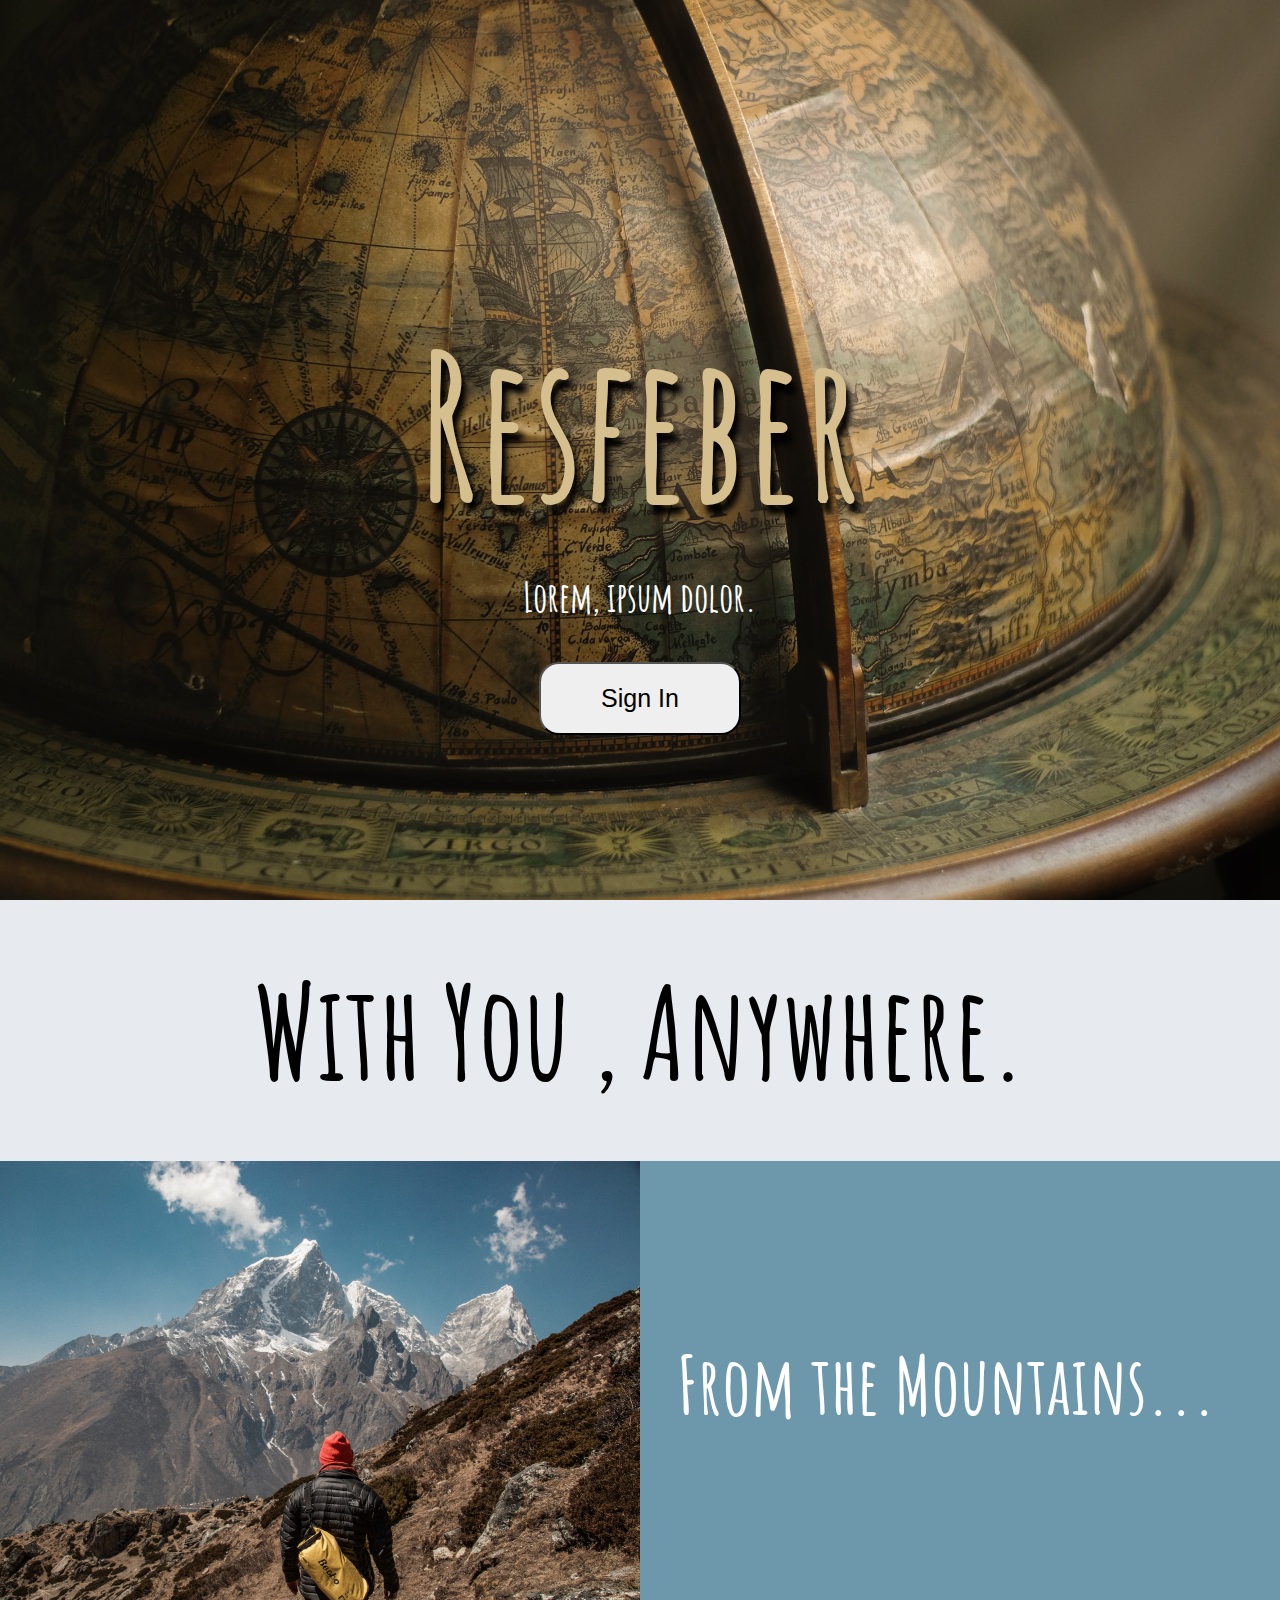
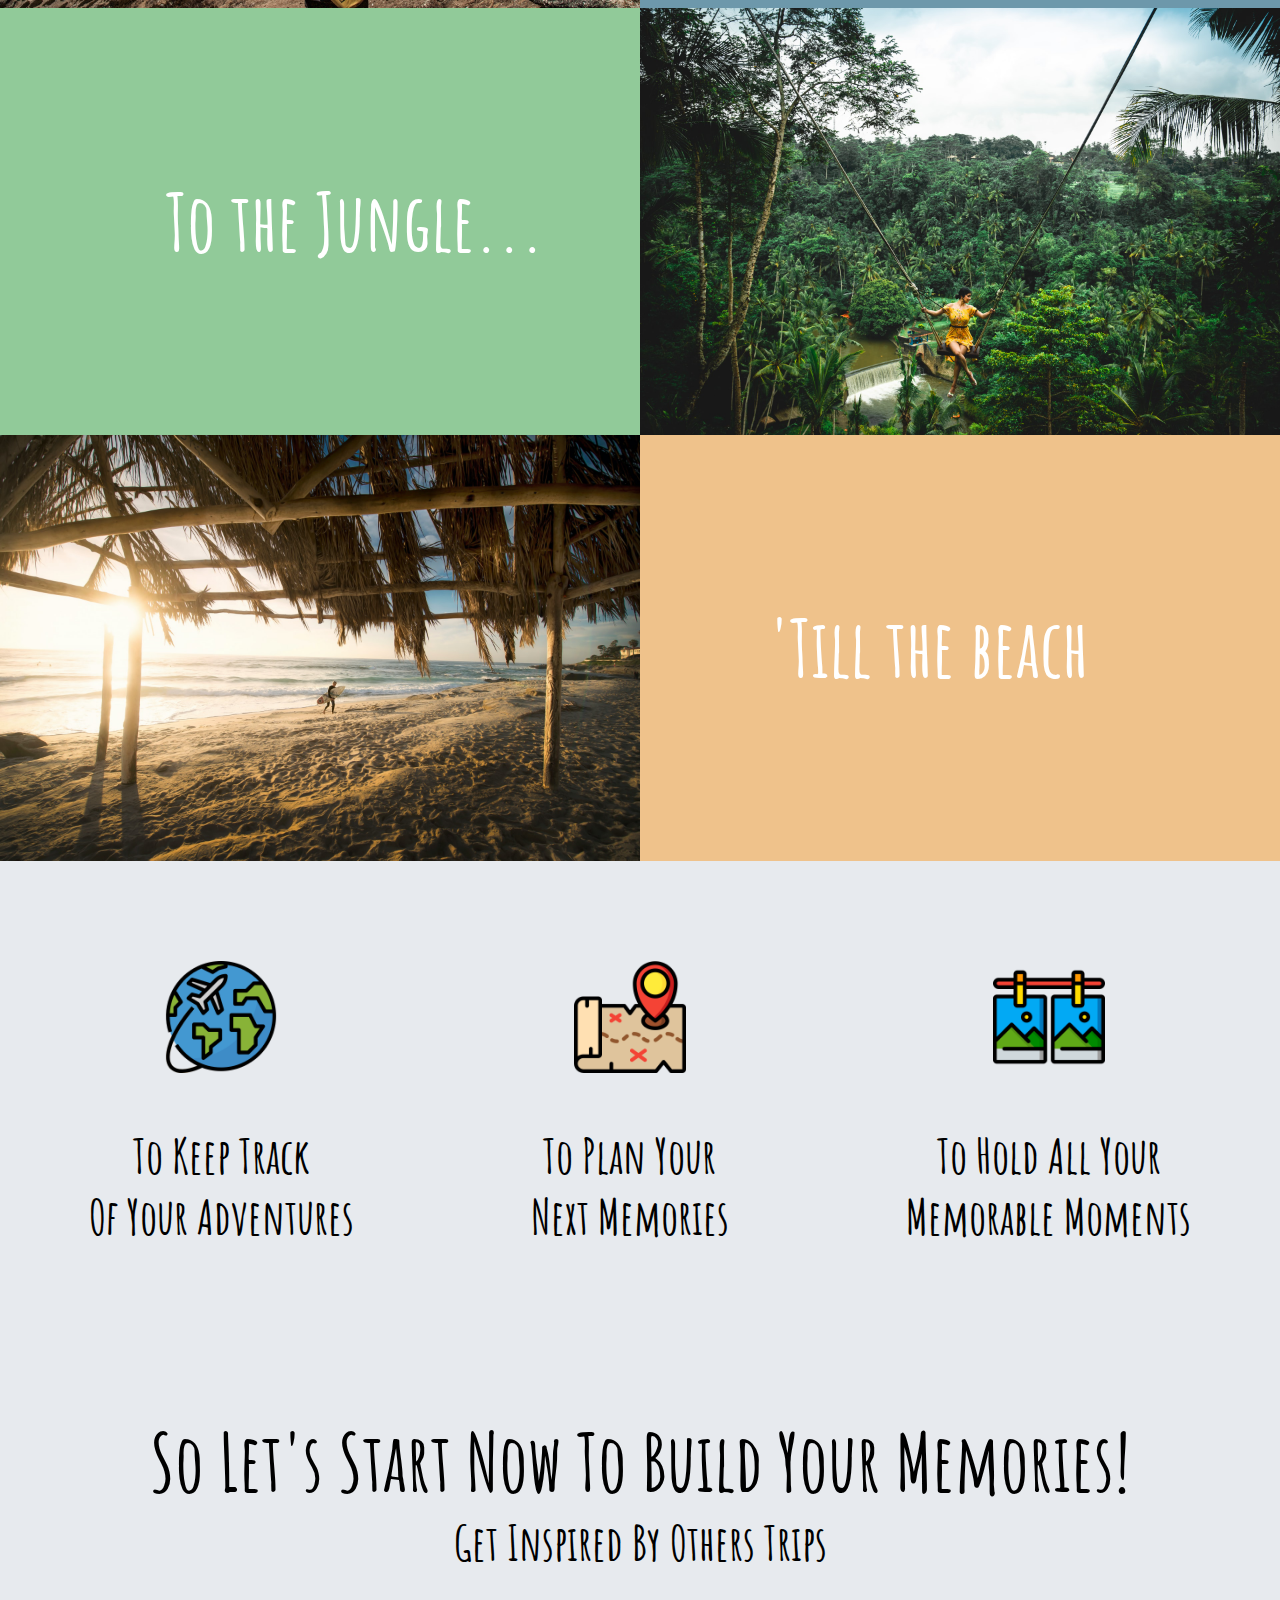
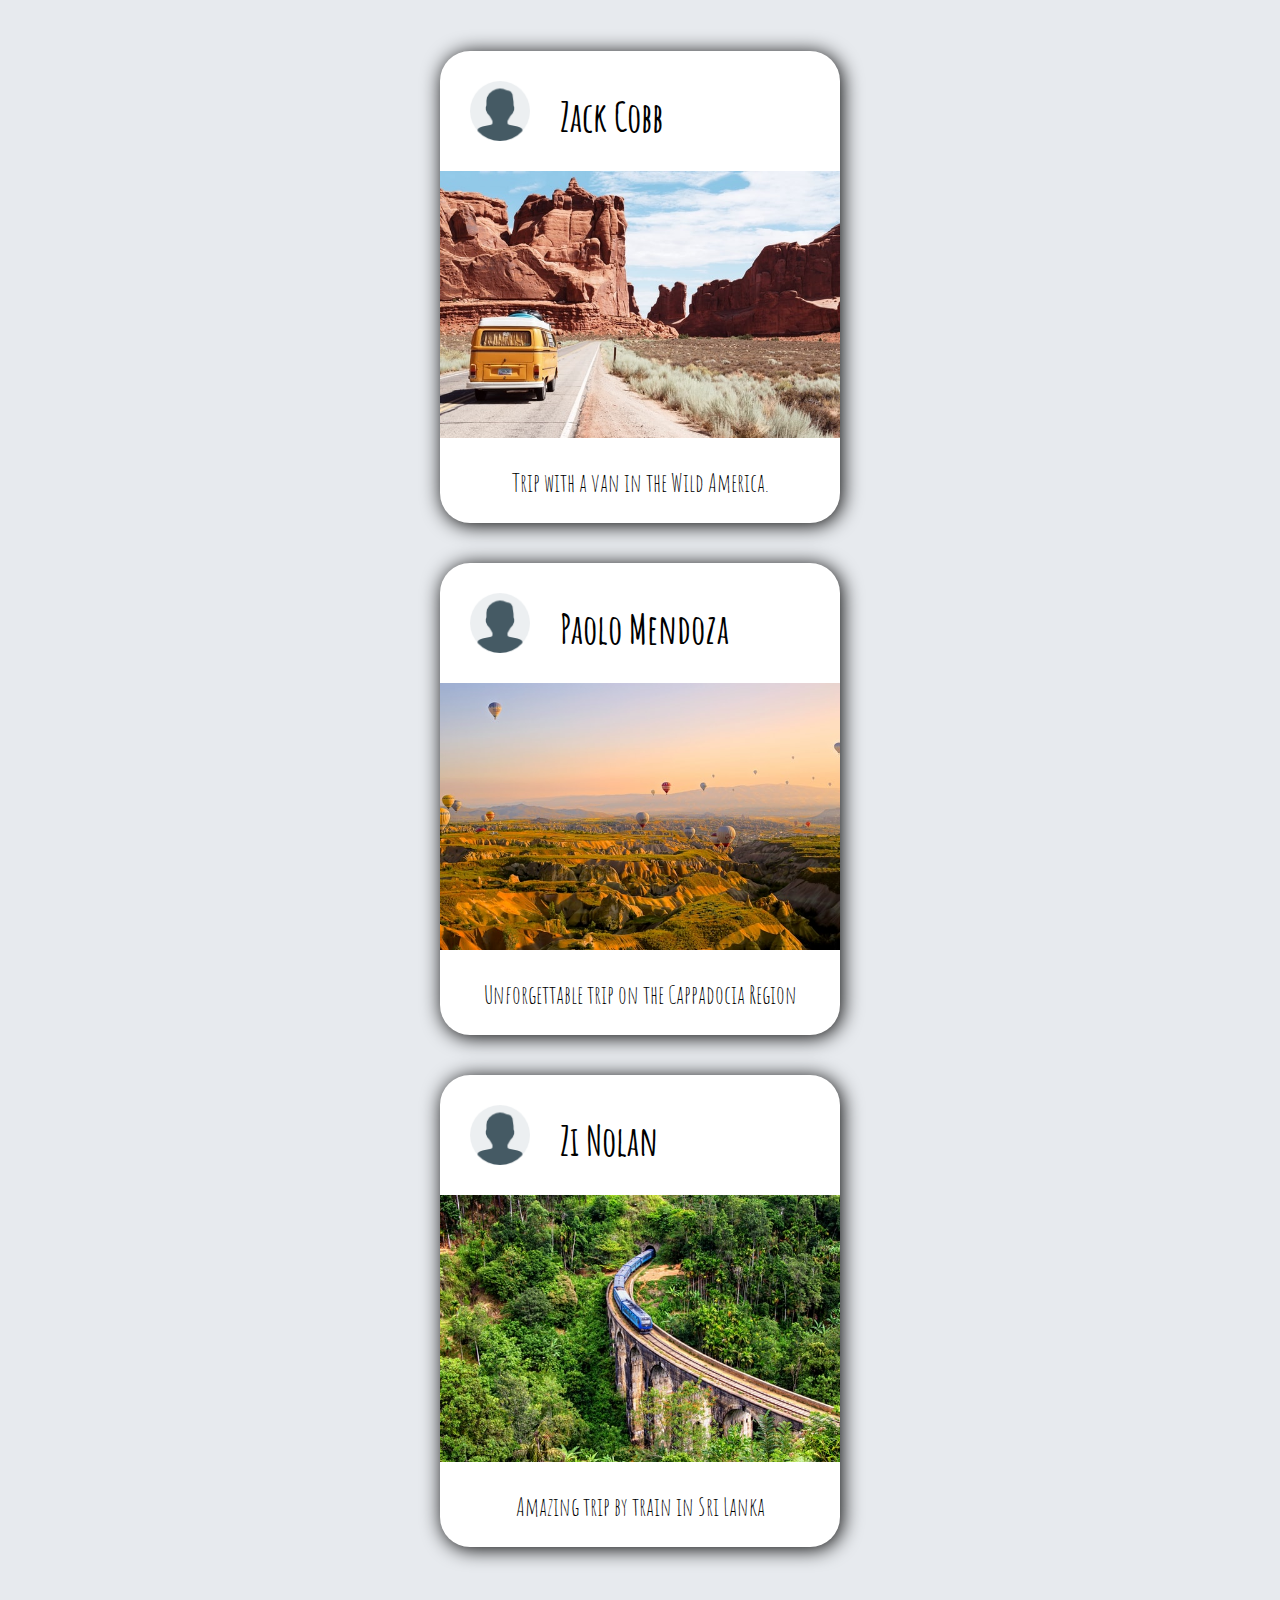
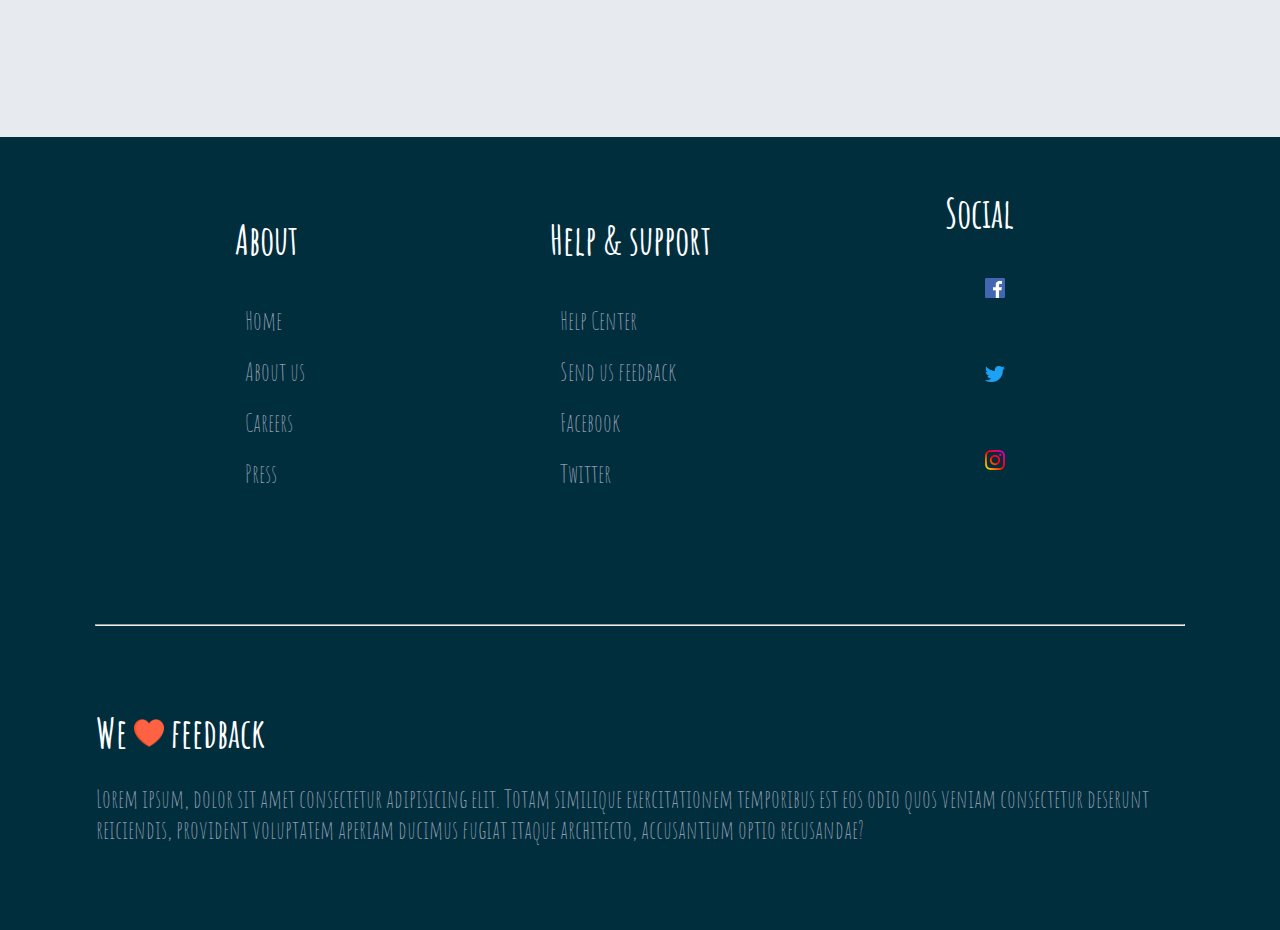
==== index.html @ 5bf69698 "Add files via upload" ====
<!DOCTYPE html>
<html lang="en">
<head>
    <meta charset="UTF-8">
    <meta name="viewport" content="width=device-width, initial-scale=1.0">
    <link rel="stylesheet" href="style.css">
    <link href="https://fonts.googleapis.com/css2?family=Amatic+SC:wght@700&display=swap" rel="stylesheet">
    <title>Resfeber</title>

</head>
<body>
<!--header part-->
    <div class="header">
        <div class="topPart">
            <h1>Resfeber</h1>
            <h3>Lorem, ipsum dolor.</h3>
            <a href="passwordValidation/passwordValidation.html"><button>Sign In</button></a>
        </div>
    </div>
<!--with you 'till section-->
    <div class="withYou">
        <h2>With You , Anywhere.</h2>
        <div class="slide mountain">
            <img  src="img/mountains.jpg" alt="">
            <h3>From the Mountains...</h3>
        </div>
        <div class="slide jungle">
            <h3>To the Jungle...</h3>
            <img  src="img/jungle.jpg" alt="">
        </div>
        <div class="slide beach">
            <img src="img/beach.jpg" alt="">
            <h3>'Till the beach</h3>
        </div>
    </div>

<!--Services-->
    <div class="services"> 
        <div class="service">
            <img src="img/transportation.png" alt="">
            <h3>To Keep Track <br>
                Of Your Adventures</h3>
        </div> 
        <div class="service">
            <img src="img/orientation.png" alt="">
            <h3>To Plan Your <br>
                Next Memories</h3>
        </div> 
        <div class="service">
            <img src="img/photos.png" alt="">
            <h3>To Hold All Your <br>
                Memorable Moments</h3>
        </div> 
    </div>  

    <div class="startNow">
        <h2>So Let's Start Now To Build Your Memories!</h2>
        <h3>Get Inspired By Others Trips</h3>
        <div class="cards">
            <div onclick="" style="cursor:pointer;" class="sampleTrip roadTrip">
                <img id="userIcon"src="img/user.png" alt=""><h5>Zack Cobb</h5>
                <img src="img/roadtrip.jpg" alt="">
                <p>Trip with a van in the Wild America.</p>
            </div>
            <div onclick="" style="cursor:pointer;" class="sampleTrip airBaloon">
                <img id="userIcon"src="img/user.png" alt=""><h5>Paolo Mendoza</h5>
                <img src="img/hot airbaloon.jpg" alt="">
                <p>Unforgettable trip on the Cappadocia Region</p>
            </div>
            <div onclick="" style="cursor:pointer;" class="sampleTrip train">
                <img id="userIcon"src="img/user.png" alt=""><h5>Zi Nolan</h5>
                <img src="img/train trip.jpg" alt="">
                <p>Amazing trip by train in Sri Lanka</p>
            </div>
        </div>
    </div>

    <!--Footer-->

    <div class="footer">
        <div class="info">
            <div class="infoParts">
                <h4>About</h4>
                <a href="#">Home</a>
                <a href="#">About us</a>
                <a href="#">Careers</a>
                <a href="#">Press</a>
            </div>
            <div class="infoParts">
                <h4>Help & support</h4>
                <a href="#">Help Center</a>
                <a href="#">Send us feedback</a>
                <a href="#">Facebook</a>
                <a href="#">Twitter</a>
            </div>
            <div class="infoParts social">
                <h4>Social</h4>
                <a href=""><img src="img/fb.png" alt=""></a>
                <a href=""><img src="img/twitter.png" alt=""></a>
                <a href=""><img src="img/instagram.png" alt=""></a>
            </div>
        </div>
        <hr>
        <br>
        <div class="end">
            <h4>We <span><img id="heart" src="img/heart.png" alt=""></span> feedback</h4>
            <p>Lorem ipsum, dolor sit amet consectetur adipisicing elit. Totam similique exercitationem temporibus est eos odio quos veniam consectetur deserunt reiciendis, provident voluptatem aperiam ducimus fugiat itaque architecto, accusantium optio recusandae?</p>
        </div>
    </div>
</body>
</html>
---- style.css ----
body{
    margin: 0px 0px;
    font-family:'Amatic SC', cursive ,Arial, Helvetica, sans-serif;
    background-color:#e7eaee ;
}

/* Header part  */

.header {
    width: 100%;
    height: 100vh;
    display: flex;
    justify-content: center;
    align-items: center;
    text-align: center;
    background-image: url("img/globe.jpg");
    background-size: cover;
}

.topPart h1 {
    font-size: 200px;
    margin-bottom: 0px;
    color:rgb(213, 191, 142);
    text-shadow:5px 10px 6px black;
}

.topPart h3 {
    margin-top: 20px;
    color: white;
    font-size: 40px;
}

.topPart button {
    padding: 20px 60px;
    border-radius: 20px;
    font-size: 25px;
}

/* Slides part */

.withYou h2 {
    margin: 0px 0px;
    padding: 150px 0px;
    text-align: center;
    font-size: 12em;
}

 .slide {
    display: flex;
    justify-content: space-between;
    align-items: center;
 }

 .slide img {
     width: 50%;
 }

 .mountain {
     background-color: rgb(109, 152, 171);
 }

 .mountain h3{
    font-size: 11em;
    color: white;
    text-align: center;
 }

 .jungle {
    background-color: rgb(145, 202, 153);
 }

 .jungle h3 {
     margin-left:10%;
     font-size: 11em;
     color: white;
 }

 .beach {
    background-color: rgb(239, 194, 139);
 }

.beach h3 {
     margin-right: 12%;
     font-size: 11em;
     color: white;
 } 

 /* Services Part */

 .services {
     background-color: #e7eaee;
     display: flex;
     padding-top: 100px;
     padding-bottom: 50px;
     justify-content: space-around;
 }

 .service {
     text-align: center;
 }

 .service img {
     width: 18em;
 }

 .services h3 {
     font-size: 90px;
 }

 .startNow {
     display: flex;
     flex-direction: column;
     align-items: center;
 }

 .startNow h2 {
     font-size: 10em;
     margin-bottom: 0;
 }

 .startNow h3 {
     margin-top: 0;
     font-size: 6em;
 }

 .cards {
     display: flex;
     padding-bottom: 300px;
 }

 .sampleTrip {
     margin: 0 3em;
     overflow: hidden;
     border-radius: 30px;
     box-shadow:2px 2px 20px black;
     background-color: white;
 }

 #userIcon {
     float: left;
     height: 100px;
     width:auto;
     margin: 30px;
     
 }

 .sampleTrip h5 {
     font-size: 60px;
     margin-bottom: 0px;
     margin-top:40px;
 }
 
 .sampleTrip p {
     font-size: 40px;
     text-align: center;
 }
 
 .sampleTrip img {
     width: 700px;
 }

 .footer {
     background-color:#012e3d;
     color: #8a99ad;
 }

 .info {
     display: flex;
     justify-content: space-evenly;
     align-items: center;
 }

 .infoParts {
     display: flex;
     flex-direction: column; 
     margin-bottom: 90px;
 }

 .infoParts h4 {
     color: white;
     font-size: 90px;
     margin-bottom: 30px;
     margin-top: 50px;
 }

 a {
    font-size: 50px;
    margin: 10px;
    text-decoration: none;
    color: #8a99ad;
 }

 .infoParts img {
     width: 70px;
     margin: 0px 30px;
     margin-bottom: 40px;
 }

 hr {
     color: #8a99ad;
     width: 85%;
 }

 .end {
     margin-left: 7.5%;
     padding-bottom: 60px;
 }

 .end h4 {
     font-size: 70px;
     color: white;
     margin-bottom: 0px;
 }

 .end img {
  width: 50px;  
 }

 .end p {
     font-size: 40px;
     margin-right: 7.5%;
 }

 /* Different Screens sizes */

@media screen and (max-width:2000px) {
    .withYou h2 {
        margin: 0px 0px;
        padding: 50px 0px;
        text-align: center;
        font-size: 8em;
    }
    .mountain h3{
        font-size: 5em;
        color: white;
        text-align: center;
        margin-right:5%;
     }
     .jungle h3 {
        margin-left:13%;
        font-size:5em;
        color: white;
    }
    .beach h3 {
        margin-right: 15%;
        font-size: 5em;
        color: white;
    } 
    .service img {
        width: 7em;
    }
   
    .services h3 {
        font-size: 3em;
    }
    .startNow h2 {
        font-size: 5em;
        margin-bottom: 0;
    }
   
    .startNow h3 {
        margin-top: 0;
        font-size: 3em;
    }
    .cards {
        display: flex;
        padding-bottom: 150px;
    }
    .sampleTrip {
        margin: 0 1em;
        border-radius: 30px;
        box-shadow:2px 2px 20px black;
        background-color: white;
    }
   
    #userIcon {
        float: left;
        height: 60px;
        width:auto;
        margin: 30px;
        
    }
   
    .sampleTrip h5 {
        font-size: 40px;
        margin-bottom: 0px;
        margin-top:40px;
    }
    
    .sampleTrip p {
        font-size: 25px;
        text-align: center;
    }
    
    .sampleTrip img {
        width: 400px;
    }
    .infoParts h4 {
        color: white;
        font-size: 40px;
        margin-bottom: 30px;
        margin-top: 50px;
    }
   
    a {
       font-size: 25px;
       margin: 10px;
       text-decoration: none;
       color: #8a99ad;
    }
   
    .infoParts img {
        width: 20px;
        margin: 0px 30px;
        margin-bottom: 40px;
    }
    .end h4 {
        font-size: 40px;
        color: white;
        margin-bottom: 0px;
    }
   
    .end img {
     width: 30px;  
    }
   
    .end p {
        font-size: 25px;
        margin-right: 7.5%;
    }
}

@media screen and (max-width:1290px) {
    .cards {
        display:block;
        padding-bottom: 150px;
        margin-top: 30px;
    }
    .sampleTrip {
        margin: 0 1em;
        border-radius: 30px;
        box-shadow:2px 2px 20px black;
        background-color: white;
        margin-bottom: 40px;
    }
}
@media screen and (max-width:1100px) {
    .mountain h3{
        font-size: 3em;
        color: white;
        text-align: center;
        margin-right:8%;
     }
     .jungle h3 {
        margin-left:15%;
        font-size:3em;
        color: white;
    }
    .beach h3 {
        margin-right: 17%;
        font-size: 3em;
        color: white;
    } 
    .service img {
        width: 5em;
    }
   
    .services h3 {
        font-size: 2em;
    }
    .startNow h2 {
        font-size: 3em;
        margin-bottom: 0;
    }
   
    .startNow h3 {
        margin-top: 0;
        font-size: 2em;
        margin-top: 30px;
    }
    .withYou h2 {
        margin: 0px 0px;
        padding: 50px 0px;
        text-align: center;
        font-size: 5em;
    }
}
@media screen and (max-width:850px) {
    .mountain h3{
        font-size: 2em;
        color: white;
        text-align: center;
        margin-right:10%;
     }
     .jungle h3 {
        margin-left:15%;
        font-size:2em;
        color: white;
    }
    .beach h3 {
        margin-right: 17%;
        font-size: 2em;
        color: white;
    } 
}
@media screen and (max-width:600px) {
    .topPart h1 {
    font-size: 120px;
    margin-bottom: 0px;
    color:rgb(213, 191, 142);
    text-shadow:5px 10px 6px black;
    }

    .topPart h3 {
        margin-top: 20px;
        color: white;
        font-size: 30px;
    }

    .topPart button {
        padding: 20px 60px;
        border-radius: 20px;
        font-size: 25px;
    }
    .withYou h2 {
        margin: 0px 0px;
        padding: 40px 0px;
        text-align: center;
        font-size: 3em;
    }
    .mountain h3{
        font-size: 1.5em;
        color: white;
        text-align: center;
        margin-right:2%;
     }
     .jungle h3 {
        margin-left:10%;
        font-size:1.5em;
        color: white;
    }
    .beach h3 {
        margin-right: 13%;
        font-size: 1.5em;
        color: white;
    }
    .services {
        background-color: #e7eaee;
        display: block;
        padding-top: 80px;
        padding-bottom: 50px;
    
    }
   
    .service {
        text-align: center;
    }
   
    .service img {
        width: 5em;
    }
   
    .services h3 {
        font-size: 30px;
    }
    .cards{
        padding-bottom: 0px;
    }

    .startNow {
        display: block;
    }
    .startNow h2 {
        text-align: center;
        font-size: 3em;
    }
   
    .startNow h3 {
        margin-top: 0;
        font-size: 1.5em;
        margin-top: 50px;
        margin-bottom: 50px;
        text-align: center;
    }
    #userIcon {
        float: left;
        height: 40px;
        width:auto;
        margin: 20px;
        
    }
   
    .sampleTrip h5 {
        font-size: 30px;
        margin-bottom: 0px;
        margin-top:20px;
    }
    
    .sampleTrip p {
        font-size: 20px;
        text-align: center;
    }
    .info {
        display: block;
        text-align: center;
    }
   
    .infoParts {
        margin-bottom: 30px;
    }
   
    .infoParts h4 {
        color: white;
        font-size:20px;
        margin-bottom: 10px;
        margin-top: 10px;
    }
   
    a {
       font-size: 15px;
       margin: 0px;
       text-decoration: none;
       color: #8a99ad;
    }
   
    .infoParts img {
        width: 20px;
        margin-bottom: 10px;
        margin-left:auto ;
        margin-right: auto;
    }
    .end {
        padding-bottom: 60px;
    }
   
    .end h4 {
        font-size: 30px;
        color: white;
    }
   
    .end img {
     width:30px;  
    }
   
    .end p {
        font-size: 15px;
        margin-right: 7.5%;
    }
    
}
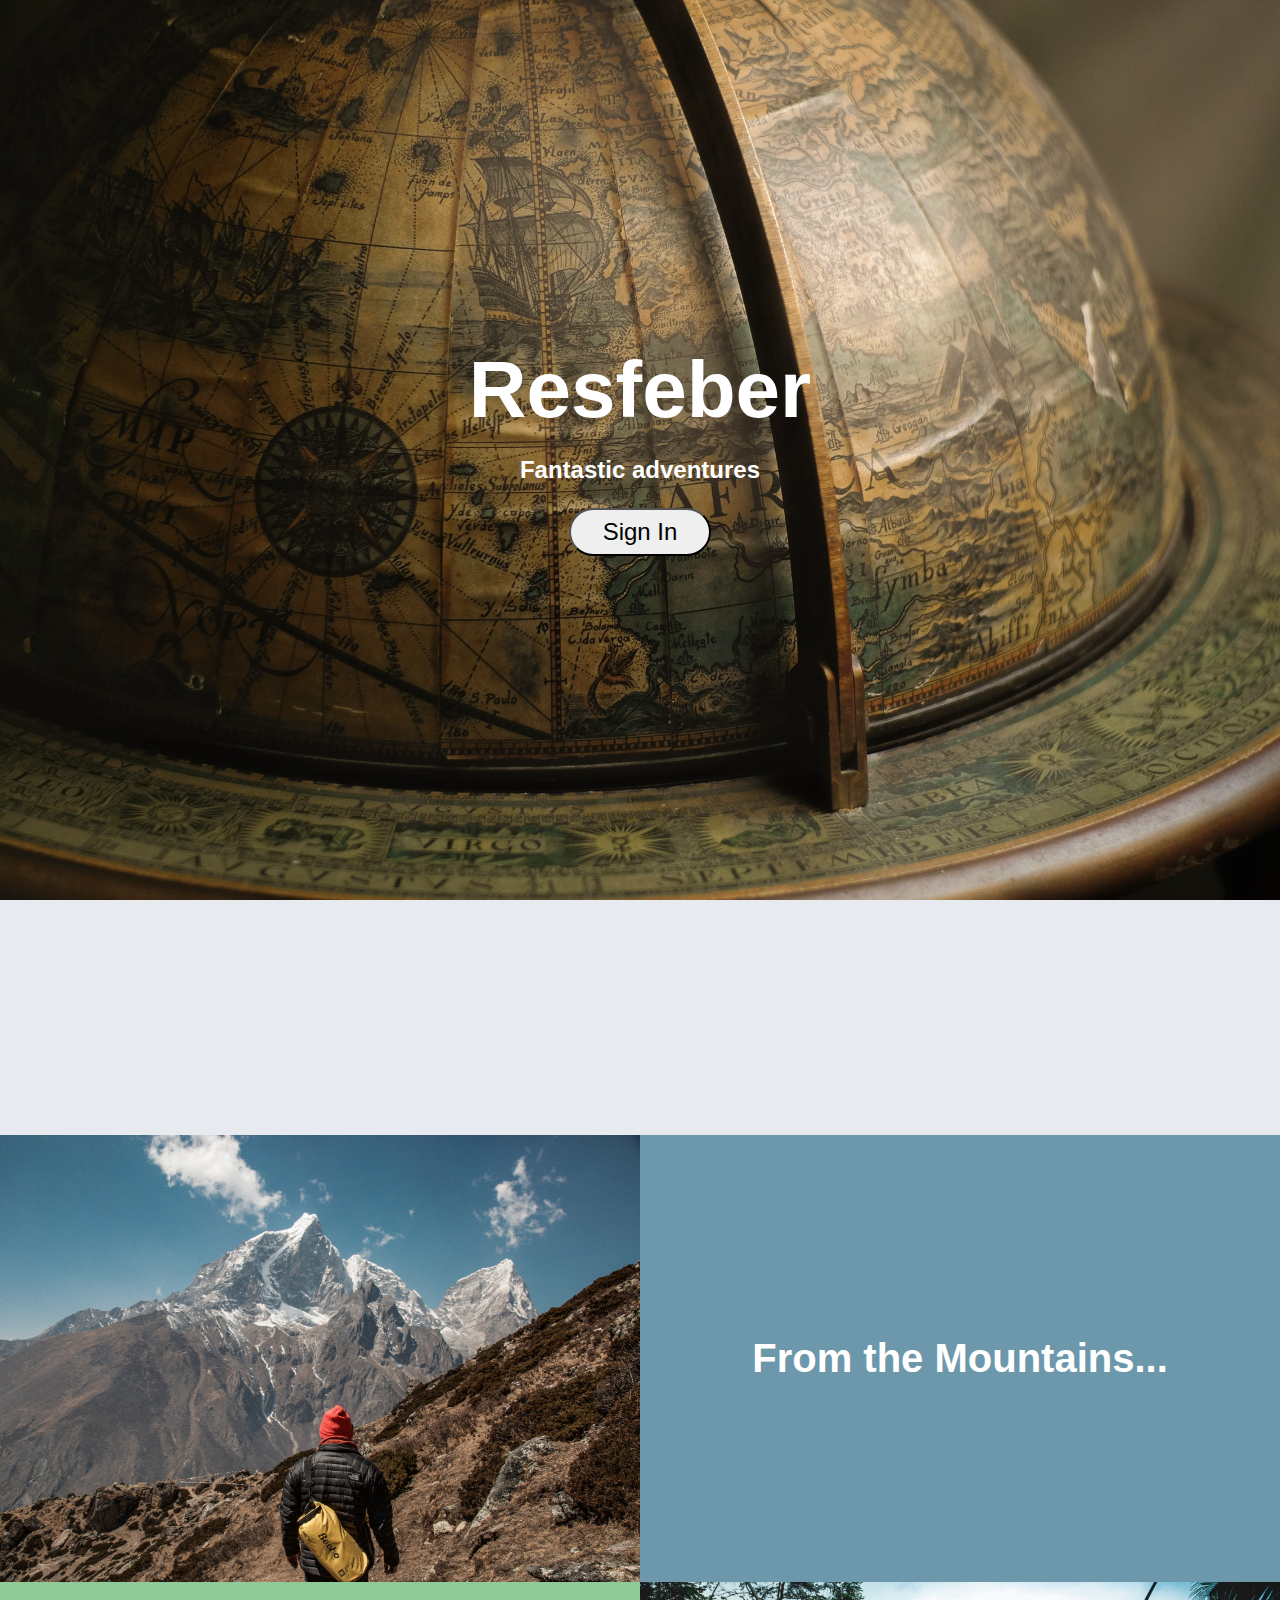
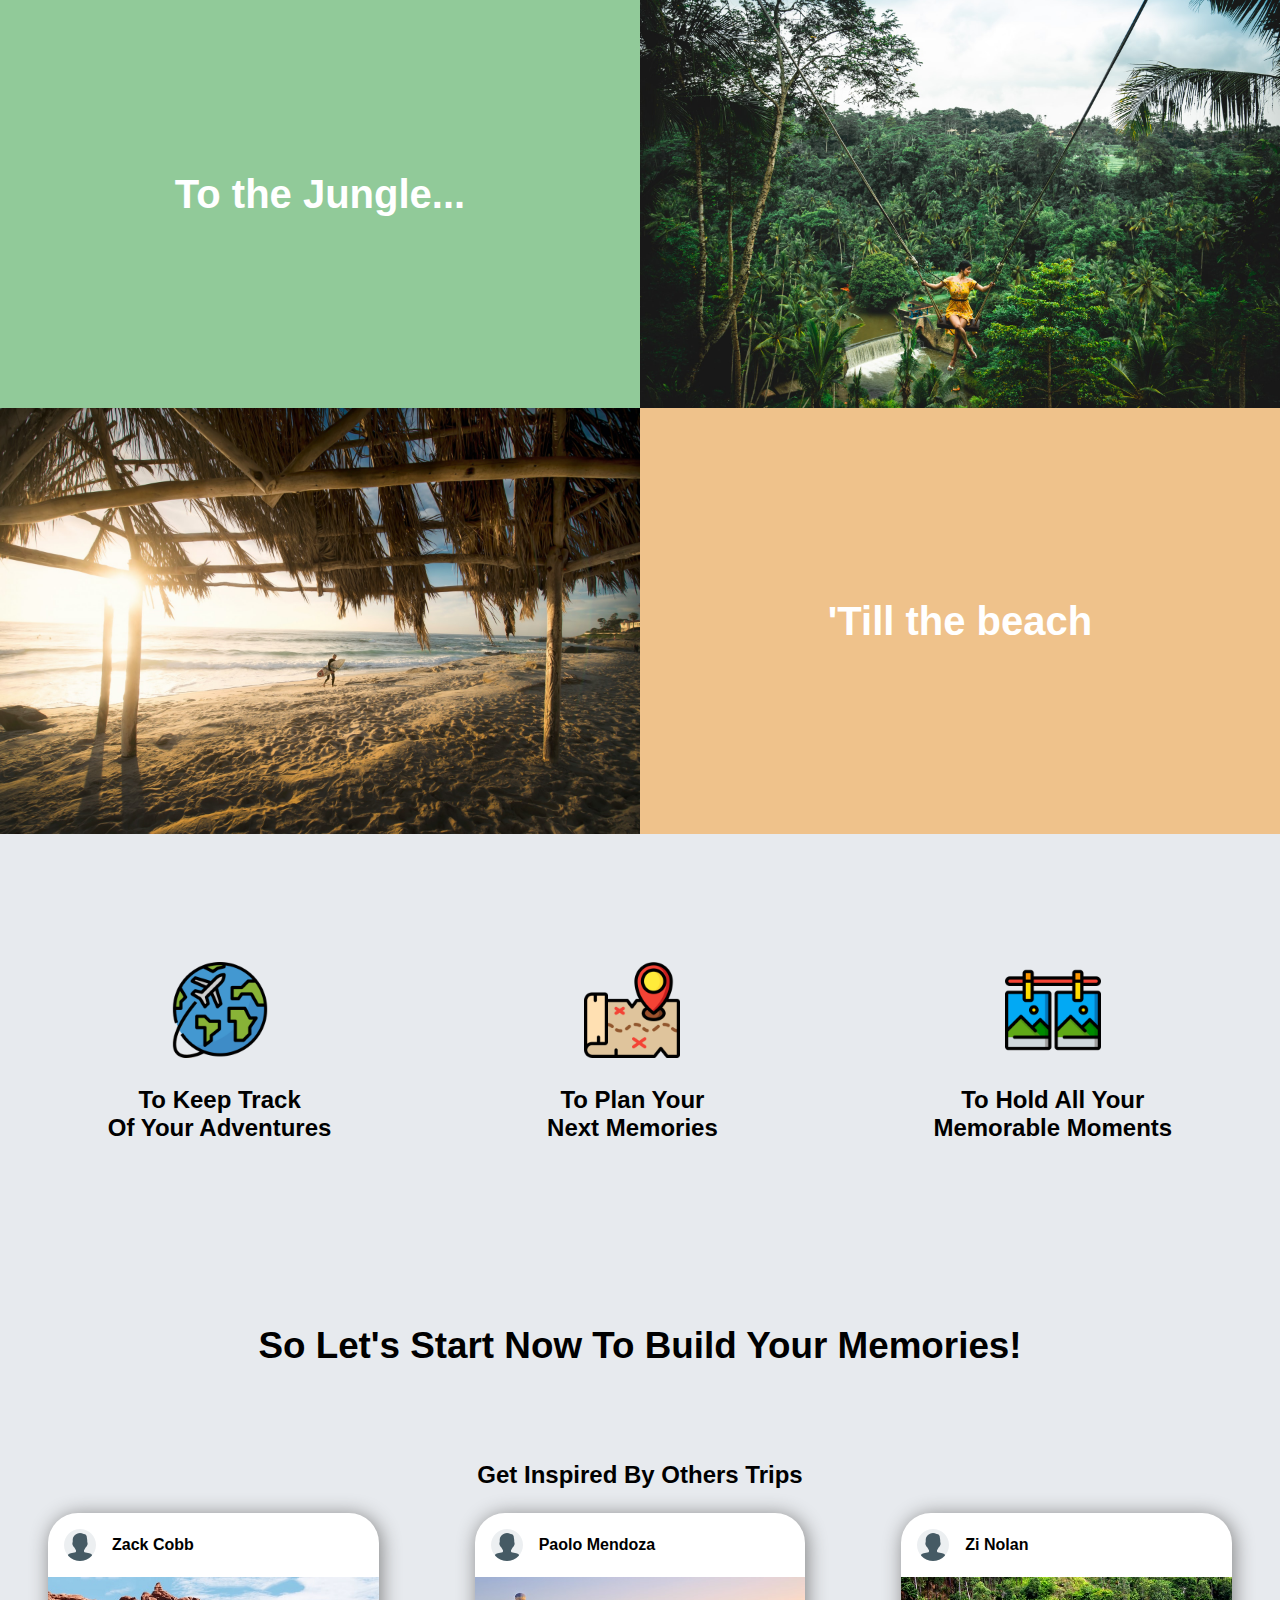
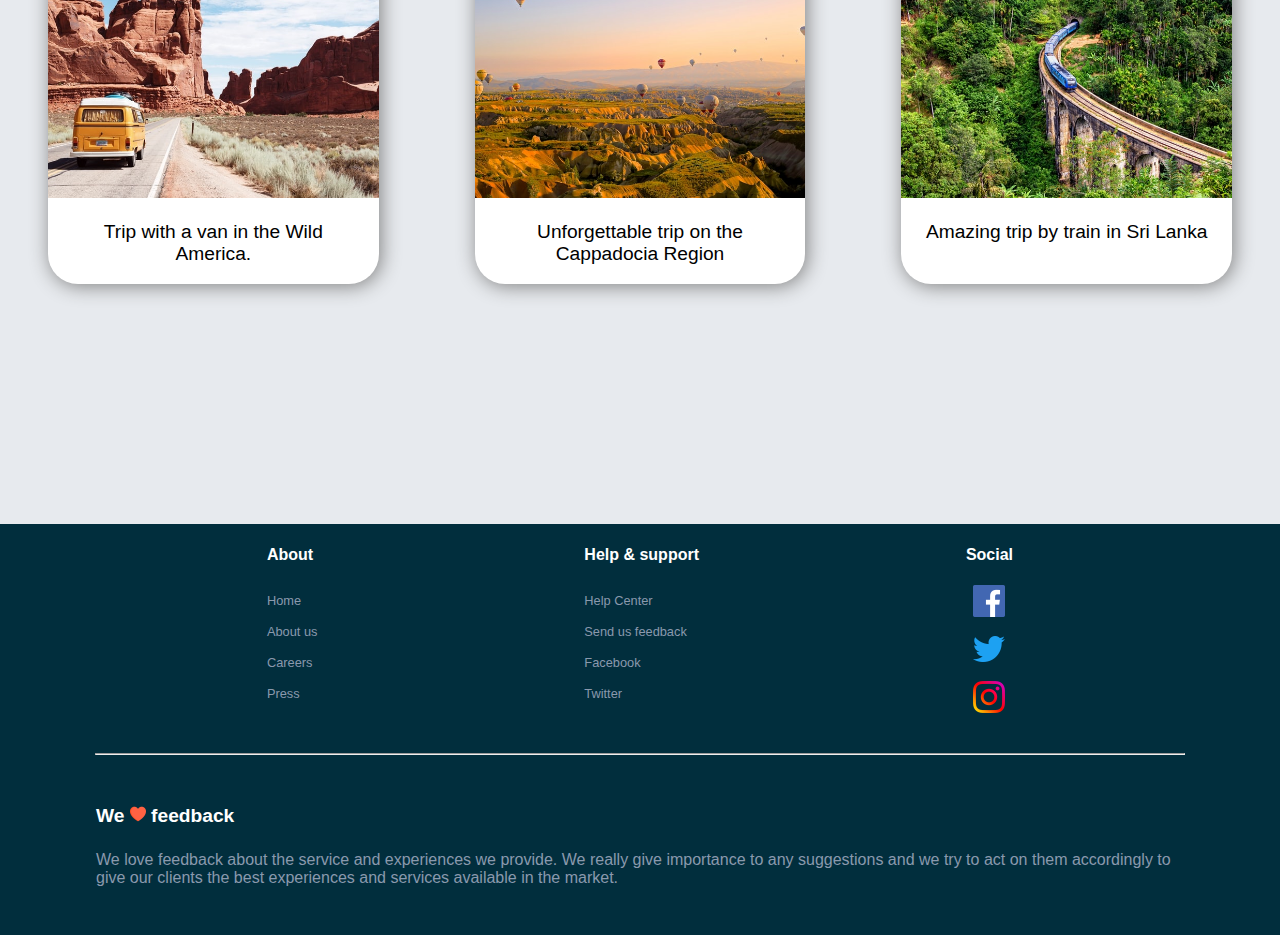
==== commit ec27bf35: "fixing bugs and better styl" ====
--- a/index.html
+++ b/index.html
@@ -4,7 +4,8 @@
     <meta charset="UTF-8">
     <meta name="viewport" content="width=device-width, initial-scale=1.0">
     <link rel="stylesheet" href="style.css">
-    <link href="https://fonts.googleapis.com/css2?family=Amatic+SC:wght@700&display=swap" rel="stylesheet">
+    <link rel="preconnect" href="https://fonts.gstatic.com">
+    <link href="https://fonts.googleapis.com/css2?family=RocknRoll+One&display=swap" rel="stylesheet">
     <title>Resfeber</title>
 
 </head>
@@ -13,24 +14,32 @@
     <div class="header">
         <div class="topPart">
             <h1>Resfeber</h1>
-            <h3>Lorem, ipsum dolor.</h3>
+            <h3>Fantastic adventures</h3>
             <a href="passwordValidation/passwordValidation.html"><button>Sign In</button></a>
         </div>
     </div>
 <!--with you 'till section-->
     <div class="withYou">
-        <h2>With You , Anywhere.</h2>
+        <div class="slideIn">
+            <h2>With You , Anywhere.</h2>
+        </div>
         <div class="slide mountain">
             <img  src="img/mountains.jpg" alt="">
-            <h3>From the Mountains...</h3>
+            <div class="nameSlide">
+                <h3>From the Mountains...</h3>
+            </div>
         </div>
         <div class="slide jungle">
-            <h3>To the Jungle...</h3>
+            <div class="nameSlide">
+                <h3>To the Jungle...</h3>
+            </div>
             <img  src="img/jungle.jpg" alt="">
         </div>
         <div class="slide beach">
             <img src="img/beach.jpg" alt="">
-            <h3>'Till the beach</h3>
+            <div class="nameSlide">
+                <h3>'Till the beach</h3>
+            </div>
         </div>
     </div>
 
@@ -57,18 +66,24 @@
         <h2>So Let's Start Now To Build Your Memories!</h2>
         <h3>Get Inspired By Others Trips</h3>
         <div class="cards">
-            <div onclick="" style="cursor:pointer;" class="sampleTrip roadTrip">
-                <img id="userIcon"src="img/user.png" alt=""><h5>Zack Cobb</h5>
+            <div class="sampleTrip">
+                <div class="user">
+                    <img id="userIcon"src="img/user.png" alt=""><h5>Zack Cobb</h5>
+                </div>
                 <img src="img/roadtrip.jpg" alt="">
                 <p>Trip with a van in the Wild America.</p>
             </div>
-            <div onclick="" style="cursor:pointer;" class="sampleTrip airBaloon">
-                <img id="userIcon"src="img/user.png" alt=""><h5>Paolo Mendoza</h5>
+            <div class="sampleTrip">
+                <div class="user">
+                    <img id="userIcon"src="img/user.png" alt=""><h5>Paolo Mendoza</h5>
+                </div>
                 <img src="img/hot airbaloon.jpg" alt="">
                 <p>Unforgettable trip on the Cappadocia Region</p>
             </div>
-            <div onclick="" style="cursor:pointer;" class="sampleTrip train">
-                <img id="userIcon"src="img/user.png" alt=""><h5>Zi Nolan</h5>
+            <div class="sampleTrip">
+                <div class="user">
+                    <img id="userIcon"src="img/user.png" alt=""><h5>Zi Nolan</h5>
+                </div>
                 <img src="img/train trip.jpg" alt="">
                 <p>Amazing trip by train in Sri Lanka</p>
             </div>
@@ -93,19 +108,20 @@
                 <a href="#">Facebook</a>
                 <a href="#">Twitter</a>
             </div>
-            <div class="infoParts social">
+            <div class="infoParts">
                 <h4>Social</h4>
-                <a href=""><img src="img/fb.png" alt=""></a>
-                <a href=""><img src="img/twitter.png" alt=""></a>
-                <a href=""><img src="img/instagram.png" alt=""></a>
+                <img src="img/fb.png" alt="">
+                <img src="img/twitter.png" alt="">
+                <img src="img/instagram.png" alt="">
             </div>
         </div>
         <hr>
         <br>
         <div class="end">
             <h4>We <span><img id="heart" src="img/heart.png" alt=""></span> feedback</h4>
-            <p>Lorem ipsum, dolor sit amet consectetur adipisicing elit. Totam similique exercitationem temporibus est eos odio quos veniam consectetur deserunt reiciendis, provident voluptatem aperiam ducimus fugiat itaque architecto, accusantium optio recusandae?</p>
+            <p>We love feedback about the service and experiences we provide. We really give importance to any suggestions and we try to act on them accordingly to give our clients the best experiences and services available in the market.</p>
         </div>
     </div>
 </body>
+<script src="script.js"></script>
 </html>--- a/style.css
+++ b/style.css
@@ -1,551 +1,428 @@
-body{
-    margin: 0px 0px;
-    font-family:'Amatic SC', cursive ,Arial, Helvetica, sans-serif;
-    background-color:#e7eaee ;
+body {
+  margin: 0px 0px;
+  font-family: Arial, Helvetica, sans-serif, sans-serif;
+  background-color: #e7eaee;
+  font-size: 100%;
 }
 
 /* Header part  */
 
 .header {
-    width: 100%;
-    height: 100vh;
-    display: flex;
-    justify-content: center;
-    align-items: center;
+  width: 100%;
+  height: 100vh;
+  display: flex;
+  justify-content: center;
+  align-items: center;
+  text-align: center;
+  background-image: url("img/globe.jpg");
+  background-size: cover;
+}
+
+.topPart h1 {
+  font-size: 7rem;
+  margin: 0;
+  color: white;
+}
+
+.topPart h3 {
+  margin-top: 20px;
+  color: white;
+  font-size: 2rem;
+}
+
+.topPart button {
+  padding: 1rem 3rem;
+  border-radius: 2rem;
+  font-size: 2rem;
+}
+
+/* Slides part */
+
+.slideIn {
+  margin: 0px 0px;
+  padding: 150px 0px;
+  text-align: center;
+  font-size: 3rem;
+  transform: translateY(20px);
+  transition: 0.5s all ease-in-out;
+  opacity: 0;
+}
+.appear {
+  opacity: 1;
+  transform: translateY(0px);
+}
+
+.slide {
+  display: flex;
+  align-items: center;
+  justify-content: space-between;
+}
+
+.slide img {
+  width: 50%;
+}
+
+.slide h3 {
+  color: white;
+  font-size: 5rem;
+}
+
+.nameSlide {
+  margin: 0 auto;
+}
+
+.mountain {
+  background-color: rgb(109, 152, 171);
+}
+
+.jungle {
+  background-color: rgb(145, 202, 153);
+}
+
+.beach {
+  background-color: rgb(239, 194, 139);
+}
+
+/* Services Part */
+
+.services {
+  background-color: #e7eaee;
+  display: flex;
+  padding: 10rem 0;
+  justify-content: space-around;
+}
+
+.service {
+  text-align: center;
+}
+
+.service img {
+  width: 10rem;
+}
+
+.services h3 {
+  font-size: 3rem;
+}
+
+.startNow {
+  display: flex;
+  flex-direction: column;
+  align-items: center;
+}
+
+.startNow h2 {
+  font-size: 3rem;
+}
+
+.startNow h3 {
+  margin-top: 4rem;
+  font-size: 2rem;
+}
+
+.cards {
+  display: flex;
+  padding-bottom: 15rem;
+}
+
+.sampleTrip {
+  margin: 0 3rem;
+  overflow: hidden;
+  border-radius: 30px;
+  box-shadow: 2px 2px 20px grey;
+  background-color: white;
+}
+.sampleTrip:hover {
+  cursor: pointer;
+}
+#userIcon {
+  height: 2rem;
+  width: auto;
+  margin-right: 1rem;
+}
+.user {
+  display: flex;
+  align-items: center;
+  margin: 1rem;
+}
+
+.user h5 {
+  font-size: 1.2rem;
+  margin: 0;
+}
+
+.sampleTrip p {
+  font-size: 1rem;
+  text-align: center;
+  padding: 0 1rem;
+}
+
+.sampleTrip img {
+  width: 100%;
+}
+
+.footer {
+  background-color: #012e3d;
+  color: #8a99ad;
+}
+
+.info {
+  display: flex;
+  justify-content: space-evenly;
+}
+
+.infoParts {
+  display: flex;
+  flex-direction: column;
+  margin-bottom: 1rem;
+}
+
+.infoParts h4 {
+  color: white;
+  font-size: 1.5rem;
+}
+
+a {
+  font-size: 1rem;
+  margin: 0.5rem 0;
+  text-decoration: none;
+  color: #8a99ad;
+}
+
+.infoParts img {
+  width: 2rem;
+  margin: 0 auto;
+  margin-bottom: 1rem;
+}
+
+hr {
+  color: #8a99ad;
+  width: 85%;
+}
+
+.end {
+  width: 85%;
+  margin: 0 auto;
+  padding-bottom: 3rem;
+}
+
+.end h4 {
+  font-size: 1.5rem;
+  color: white;
+  margin: 1.5rem 0;
+}
+
+.end img {
+  width: 1.5rem;
+}
+
+.end p {
+  font-size: 1.2rem;
+  margin: 0;
+}
+
+/* Different Screens sizes */
+
+@media screen and (max-width: 1800px) {
+  .slideIn {
+    padding: 50px 0;
+    font-size: 2rem;
+  }
+  .slide h3 {
+    font-size: 2.5rem;
+  }
+  .services {
+    padding: 8rem 0;
+  }
+  .service img {
+    width: 6rem;
+  }
+  .service h3 {
+    font-size: 1.5rem;
+  }
+  .startNow h2 {
+    font-size: 2.3rem;
+  }
+  .startNow h3 {
+    font-size: 1.5rem;
+  }
+}
+
+@media screen and (max-width: 1440px) {
+  .sampleTrip p {
+    font-size: 1.2rem;
+  }
+  .user h5 {
+    font-size: 1rem;
+  }
+  #userIcon {
+    height: 2rem;
+  }
+  .infoParts h4 {
+    font-size: 1rem;
+  }
+  a {
+    font-size: 0.8rem;
+  }
+  .end h4 {
+    font-size: 1.2rem;
+  }
+  .end img {
+    width: 1rem;
+  }
+  .end p {
+    font-size: 1rem;
+  }
+  .topPart h1 {
+    font-size: 5rem;
+  }
+  .topPart h3 {
+    font-size: 1.5rem;
+  }
+  .topPart button {
+    padding: 0.5rem 2rem;
+    font-size: 1.5rem;
+  }
+}
+@media screen and (max-width: 1024px) {
+  .cards {
+    padding-bottom: 6rem;
+  }
+}
+@media screen and (max-width: 877px) {
+  .cards {
+    display: block;
+  }
+  .sampleTrip {
+    margin: 0 auto;
+    margin-bottom: 4rem;
+    width: 40%;
+  }
+  .slide h3 {
+    font-size: 1.6rem;
+  }
+  .service h3 {
+    font-size: 1rem;
+  }
+  .slideIn {
+    font-size: 1.5rem;
+  }
+  .startNow h2 {
+    width: 80%;
     text-align: center;
-    background-image: url("img/globe.jpg");
-    background-size: cover;
-}
-
-.topPart h1 {
-    font-size: 200px;
-    margin-bottom: 0px;
-    color:rgb(213, 191, 142);
-    text-shadow:5px 10px 6px black;
-}
-
-.topPart h3 {
-    margin-top: 20px;
-    color: white;
-    font-size: 40px;
-}
-
-.topPart button {
-    padding: 20px 60px;
-    border-radius: 20px;
-    font-size: 25px;
-}
-
-/* Slides part */
-
-.withYou h2 {
-    margin: 0px 0px;
-    padding: 150px 0px;
-    text-align: center;
-    font-size: 12em;
-}
-
- .slide {
-    display: flex;
-    justify-content: space-between;
-    align-items: center;
- }
-
- .slide img {
-     width: 50%;
- }
-
- .mountain {
-     background-color: rgb(109, 152, 171);
- }
-
- .mountain h3{
-    font-size: 11em;
-    color: white;
-    text-align: center;
- }
-
- .jungle {
-    background-color: rgb(145, 202, 153);
- }
-
- .jungle h3 {
-     margin-left:10%;
-     font-size: 11em;
-     color: white;
- }
-
- .beach {
-    background-color: rgb(239, 194, 139);
- }
-
-.beach h3 {
-     margin-right: 12%;
-     font-size: 11em;
-     color: white;
- } 
-
- /* Services Part */
-
- .services {
-     background-color: #e7eaee;
-     display: flex;
-     padding-top: 100px;
-     padding-bottom: 50px;
-     justify-content: space-around;
- }
-
- .service {
-     text-align: center;
- }
-
- .service img {
-     width: 18em;
- }
-
- .services h3 {
-     font-size: 90px;
- }
-
- .startNow {
-     display: flex;
-     flex-direction: column;
-     align-items: center;
- }
-
- .startNow h2 {
-     font-size: 10em;
-     margin-bottom: 0;
- }
-
- .startNow h3 {
-     margin-top: 0;
-     font-size: 6em;
- }
-
- .cards {
-     display: flex;
-     padding-bottom: 300px;
- }
-
- .sampleTrip {
-     margin: 0 3em;
-     overflow: hidden;
-     border-radius: 30px;
-     box-shadow:2px 2px 20px black;
-     background-color: white;
- }
-
- #userIcon {
-     float: left;
-     height: 100px;
-     width:auto;
-     margin: 30px;
-     
- }
-
- .sampleTrip h5 {
-     font-size: 60px;
-     margin-bottom: 0px;
-     margin-top:40px;
- }
- 
- .sampleTrip p {
-     font-size: 40px;
-     text-align: center;
- }
- 
- .sampleTrip img {
-     width: 700px;
- }
-
- .footer {
-     background-color:#012e3d;
-     color: #8a99ad;
- }
-
- .info {
-     display: flex;
-     justify-content: space-evenly;
-     align-items: center;
- }
-
- .infoParts {
-     display: flex;
-     flex-direction: column; 
-     margin-bottom: 90px;
- }
-
- .infoParts h4 {
-     color: white;
-     font-size: 90px;
-     margin-bottom: 30px;
-     margin-top: 50px;
- }
-
- a {
-    font-size: 50px;
-    margin: 10px;
-    text-decoration: none;
-    color: #8a99ad;
- }
-
- .infoParts img {
-     width: 70px;
-     margin: 0px 30px;
-     margin-bottom: 40px;
- }
-
- hr {
-     color: #8a99ad;
-     width: 85%;
- }
-
- .end {
-     margin-left: 7.5%;
-     padding-bottom: 60px;
- }
-
- .end h4 {
-     font-size: 70px;
-     color: white;
-     margin-bottom: 0px;
- }
-
- .end img {
-  width: 50px;  
- }
-
- .end p {
-     font-size: 40px;
-     margin-right: 7.5%;
- }
-
- /* Different Screens sizes */
-
-@media screen and (max-width:2000px) {
-    .withYou h2 {
-        margin: 0px 0px;
-        padding: 50px 0px;
-        text-align: center;
-        font-size: 8em;
-    }
-    .mountain h3{
-        font-size: 5em;
-        color: white;
-        text-align: center;
-        margin-right:5%;
-     }
-     .jungle h3 {
-        margin-left:13%;
-        font-size:5em;
-        color: white;
-    }
-    .beach h3 {
-        margin-right: 15%;
-        font-size: 5em;
-        color: white;
-    } 
-    .service img {
-        width: 7em;
-    }
-   
-    .services h3 {
-        font-size: 3em;
-    }
-    .startNow h2 {
-        font-size: 5em;
-        margin-bottom: 0;
-    }
-   
-    .startNow h3 {
-        margin-top: 0;
-        font-size: 3em;
-    }
-    .cards {
-        display: flex;
-        padding-bottom: 150px;
-    }
-    .sampleTrip {
-        margin: 0 1em;
-        border-radius: 30px;
-        box-shadow:2px 2px 20px black;
-        background-color: white;
-    }
-   
-    #userIcon {
-        float: left;
-        height: 60px;
-        width:auto;
-        margin: 30px;
-        
-    }
-   
-    .sampleTrip h5 {
-        font-size: 40px;
-        margin-bottom: 0px;
-        margin-top:40px;
-    }
-    
-    .sampleTrip p {
-        font-size: 25px;
-        text-align: center;
-    }
-    
-    .sampleTrip img {
-        width: 400px;
-    }
-    .infoParts h4 {
-        color: white;
-        font-size: 40px;
-        margin-bottom: 30px;
-        margin-top: 50px;
-    }
-   
-    a {
-       font-size: 25px;
-       margin: 10px;
-       text-decoration: none;
-       color: #8a99ad;
-    }
-   
-    .infoParts img {
-        width: 20px;
-        margin: 0px 30px;
-        margin-bottom: 40px;
-    }
-    .end h4 {
-        font-size: 40px;
-        color: white;
-        margin-bottom: 0px;
-    }
-   
-    .end img {
-     width: 30px;  
-    }
-   
-    .end p {
-        font-size: 25px;
-        margin-right: 7.5%;
-    }
-}
-
-@media screen and (max-width:1290px) {
-    .cards {
-        display:block;
-        padding-bottom: 150px;
-        margin-top: 30px;
-    }
-    .sampleTrip {
-        margin: 0 1em;
-        border-radius: 30px;
-        box-shadow:2px 2px 20px black;
-        background-color: white;
-        margin-bottom: 40px;
-    }
-}
-@media screen and (max-width:1100px) {
-    .mountain h3{
-        font-size: 3em;
-        color: white;
-        text-align: center;
-        margin-right:8%;
-     }
-     .jungle h3 {
-        margin-left:15%;
-        font-size:3em;
-        color: white;
-    }
-    .beach h3 {
-        margin-right: 17%;
-        font-size: 3em;
-        color: white;
-    } 
-    .service img {
-        width: 5em;
-    }
-   
-    .services h3 {
-        font-size: 2em;
-    }
-    .startNow h2 {
-        font-size: 3em;
-        margin-bottom: 0;
-    }
-   
-    .startNow h3 {
-        margin-top: 0;
-        font-size: 2em;
-        margin-top: 30px;
-    }
-    .withYou h2 {
-        margin: 0px 0px;
-        padding: 50px 0px;
-        text-align: center;
-        font-size: 5em;
-    }
-}
-@media screen and (max-width:850px) {
-    .mountain h3{
-        font-size: 2em;
-        color: white;
-        text-align: center;
-        margin-right:10%;
-     }
-     .jungle h3 {
-        margin-left:15%;
-        font-size:2em;
-        color: white;
-    }
-    .beach h3 {
-        margin-right: 17%;
-        font-size: 2em;
-        color: white;
-    } 
-}
-@media screen and (max-width:600px) {
-    .topPart h1 {
-    font-size: 120px;
-    margin-bottom: 0px;
-    color:rgb(213, 191, 142);
-    text-shadow:5px 10px 6px black;
-    }
-
-    .topPart h3 {
-        margin-top: 20px;
-        color: white;
-        font-size: 30px;
-    }
-
-    .topPart button {
-        padding: 20px 60px;
-        border-radius: 20px;
-        font-size: 25px;
-    }
-    .withYou h2 {
-        margin: 0px 0px;
-        padding: 40px 0px;
-        text-align: center;
-        font-size: 3em;
-    }
-    .mountain h3{
-        font-size: 1.5em;
-        color: white;
-        text-align: center;
-        margin-right:2%;
-     }
-     .jungle h3 {
-        margin-left:10%;
-        font-size:1.5em;
-        color: white;
-    }
-    .beach h3 {
-        margin-right: 13%;
-        font-size: 1.5em;
-        color: white;
-    }
-    .services {
-        background-color: #e7eaee;
-        display: block;
-        padding-top: 80px;
-        padding-bottom: 50px;
-    
-    }
-   
-    .service {
-        text-align: center;
-    }
-   
-    .service img {
-        width: 5em;
-    }
-   
-    .services h3 {
-        font-size: 30px;
-    }
-    .cards{
-        padding-bottom: 0px;
-    }
-
-    .startNow {
-        display: block;
-    }
-    .startNow h2 {
-        text-align: center;
-        font-size: 3em;
-    }
-   
-    .startNow h3 {
-        margin-top: 0;
-        font-size: 1.5em;
-        margin-top: 50px;
-        margin-bottom: 50px;
-        text-align: center;
-    }
-    #userIcon {
-        float: left;
-        height: 40px;
-        width:auto;
-        margin: 20px;
-        
-    }
-   
-    .sampleTrip h5 {
-        font-size: 30px;
-        margin-bottom: 0px;
-        margin-top:20px;
-    }
-    
-    .sampleTrip p {
-        font-size: 20px;
-        text-align: center;
-    }
-    .info {
-        display: block;
-        text-align: center;
-    }
-   
-    .infoParts {
-        margin-bottom: 30px;
-    }
-   
-    .infoParts h4 {
-        color: white;
-        font-size:20px;
-        margin-bottom: 10px;
-        margin-top: 10px;
-    }
-   
-    a {
-       font-size: 15px;
-       margin: 0px;
-       text-decoration: none;
-       color: #8a99ad;
-    }
-   
-    .infoParts img {
-        width: 20px;
-        margin-bottom: 10px;
-        margin-left:auto ;
-        margin-right: auto;
-    }
-    .end {
-        padding-bottom: 60px;
-    }
-   
-    .end h4 {
-        font-size: 30px;
-        color: white;
-    }
-   
-    .end img {
-     width:30px;  
-    }
-   
-    .end p {
-        font-size: 15px;
-        margin-right: 7.5%;
-    }
-    
-}
-
+    font-size: 2rem;
+  }
+  .infoParts {
+    margin-bottom: 0;
+  }
+}
+@media screen and (max-width: 590px) {
+  .sampleTrip {
+    width: 60%;
+  }
+  .infoParts h4 {
+    font-size: 1rem;
+  }
+  a {
+    font-size: 0.8rem;
+    margin: 0.2rem 0;
+  }
+  .infoParts img {
+    width: 1rem;
+    margin-bottom: 0.5rem;
+  }
+  .end h4 {
+    font-size: 0.6rem;
+    margin: 0.5rem 0;
+  }
+  .end img {
+    width: 0.5rem;
+  }
+  .end p {
+    font-size: 0.5rem;
+  }
+  .topPart h1 {
+    font-size: 4rem;
+  }
+  .topPart h3 {
+    font-size: 1.3rem;
+  }
+  .topPart button {
+    font-size: 1rem;
+  }
+  .service img {
+    width: 4rem;
+  }
+}
+@media screen and (max-width: 425px) {
+  .topPart h1 {
+    font-size: 2.5rem;
+  }
+  .topPart h3 {
+    font-size: 0.9rem;
+    margin-top: 0.5rem;
+  }
+  .topPart button {
+    padding: 0.5rem 1rem;
+    font-size: 0.8rem;
+  }
+  .slideIn {
+    font-size: 1rem;
+    padding: 10px 0;
+  }
+  .slide h3 {
+    font-size: 0.8rem;
+  }
+  .services {
+    padding: 2rem 0;
+  }
+  .service img {
+    width: 2rem;
+  }
+  .service h3 {
+    font-size: 0.6rem;
+  }
+  .startNow h2 {
+    font-size: 1.6rem;
+  }
+  .startNow h3 {
+    font-size: 1rem;
+    margin-top: 2rem;
+  }
+  .user h5 {
+    font-size: 0.8rem;
+  }
+  .user {
+    margin: 0.5rem;
+  }
+  .sampleTrip {
+    margin-bottom: 2rem;
+  }
+  .sampleTrip p {
+    font-size: 0.6rem;
+  }
+  .cards {
+    padding-bottom: 0;
+  }
+  .infoParts h4 {
+    font-size: 0.5rem;
+  }
+  a {
+    font-size: 0.5rem;
+  }
+  .infoParts img {
+    width: 0.8rem;
+  }
+  .end h4 {
+    font-size: 0.4rem;
+    margin-top: 0;
+  }
+  .end img {
+    width: 0.4rem;
+  }
+  .end p {
+    font-size: 0.4rem;
+  }
+  .end {
+    padding-bottom: 1rem;
+  }
+}
